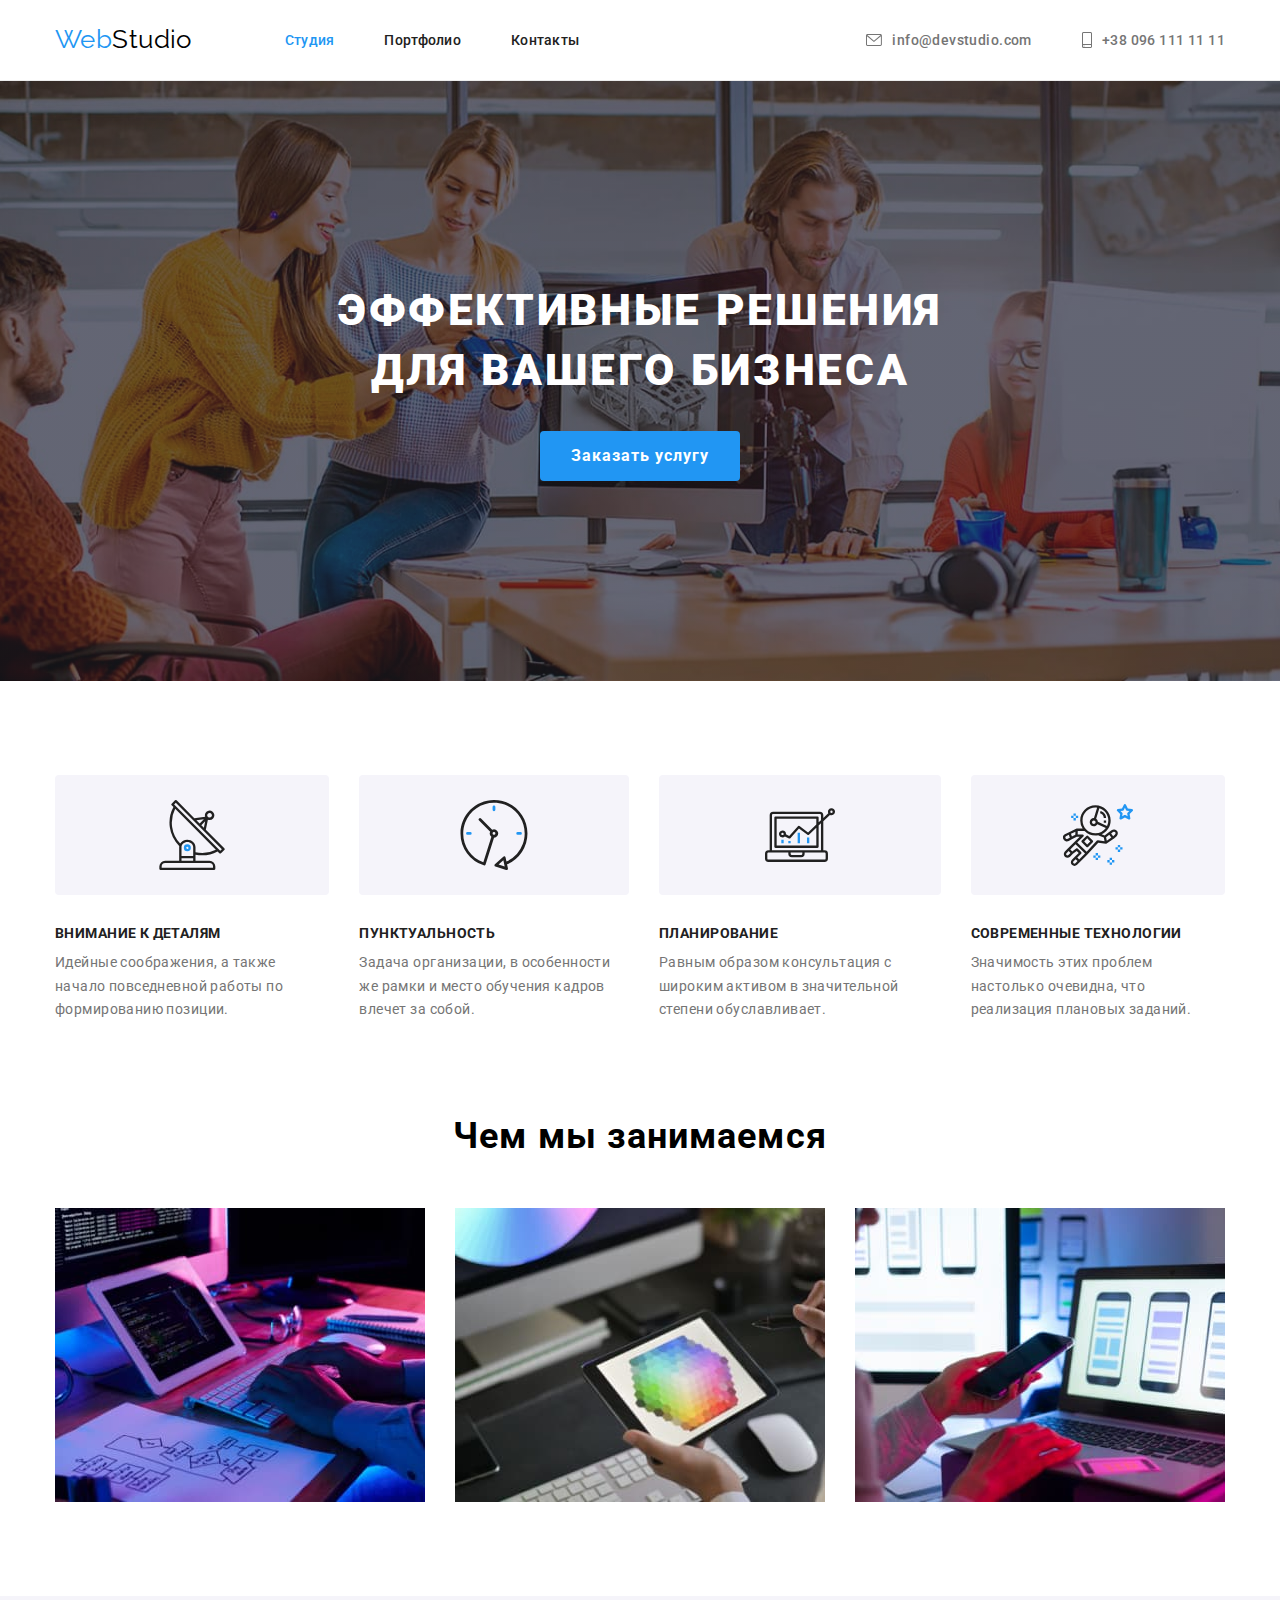
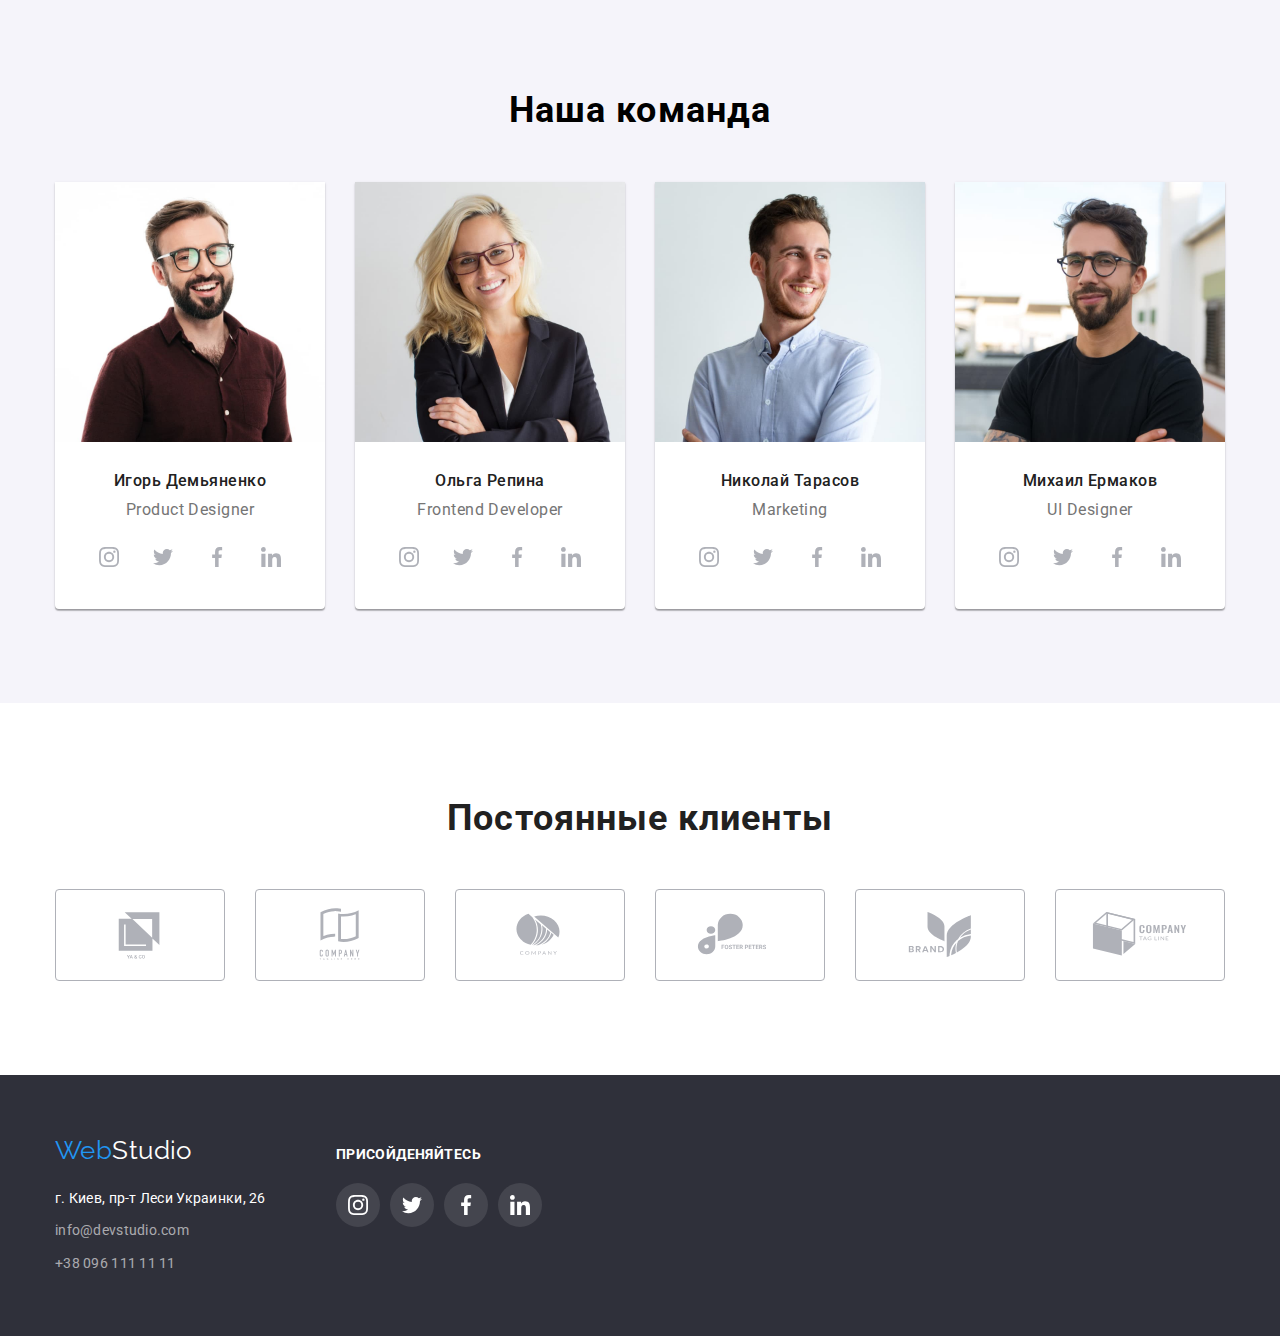
==== index.html @ b3e53c1c "Start" ====
<!DOCTYPE html>
<html lang="ru">
  <head>
    <meta charset="UTF-8" />
    <meta http-equiv="X-UA-Compatible" content="IE=edge" />
    <meta name="viewport" content="width=device-width, initial-scale=1.0" />
    <title lang="en">Web Studio</title>
    <link
      rel="stylesheet"
      href="https://cdnjs.cloudflare.com/ajax/libs/modern-normalize/1.0.0/modern-normalize.min.css"
    />
    <link rel="preconnect" href="https://fonts.googleapis.com" />
    <link rel="preconnect" href="https://fonts.gstatic.com" crossorigin />
    <link
      href="https://fonts.googleapis.com/css2?family=Raleway:wght@700&family=Roboto:wght@400;500;700;900&display=swap"
      rel="stylesheet"
    />
    <link rel="stylesheet" href="./styles/styles.css" />
  </head>
  <body>
    <header>
      <div class="container_center">
        <div class="header-nav">
          <a lang="en" href="index.html" class="page-logo link"
            ><span>Web</span>Studio</a
          >
          <nav>
            <ul class="navigation">
              <li class="navigation-item">
                <a class="nav-link current link" href="index.html">Студия</a>
              </li>
              <li class="navigation-item">
                <a class="nav-link link" href="portfolio.html">Портфолио</a>
              </li>
              <li class="navigation-item">
                <a class="nav-link link" href="#">Контакты</a>
              </li>
            </ul>
          </nav>
          <ul class="contact-list-header">
            <li class="contact-item-header">
              <a class="nav-contact link" href="mailto:info@devstudio.com"
                ><svg class="nav-contact-icon" width="16" height="12">
                  <use href="./img/symbol-defs.svg#icon-envelope"></use>
                </svg>
                info@devstudio.com</a
              >
            </li>
            <li class="contact-item-header">
              <a class="nav-contact link" href="tel:+380961111111"
                ><svg class="nav-contact-icon" width="10" height="16">
                  <use href="./img/symbol-defs.svg#icon-smartphone"></use>
                </svg>
                +38 096 111 11 11</a
              >
            </li>
          </ul>
        </div>
      </div>
    </header>
    <main>
      <section class="main">
        <div class="container_center">
          <h1 class="main-topic">
            Эффективные решения <br />для вашего бизнеса<br />
          </h1>
          <button type="button" class="talk-button">Заказать услугу</button>
        </div>
      </section>
      <section class="features">
        <div class="container_center">
          <h2 lang="en" class="visually-hidden">Features</h2>
          <ul class="features-list">
            <li class="features-item">
              <div class="features-item-block">
                <svg class="features-item-icon" width="70" height="70">
                  <use href="./img/symbol-defs.svg#icon-antenna"></use>
                </svg>
              </div>

              <h3 class="features-item-topic">Внимание к деталям</h3>
              <p class="features-item-text">
                Идейные соображения, а также начало повседневной работы по
                формированию позиции.
              </p>
            </li>
            <li class="features-item">
              <div class="features-item-block">
                <svg class="features-item-icon" width="70" height="70">
                  <use href="./img/symbol-defs.svg#icon-clock-1"></use>
                </svg>
              </div>

              <h3 class="features-item-topic">Пунктуальность</h3>
              <p class="features-item-text">
                Задача организации, в особенности же рамки и место обучения
                кадров влечет за собой.
              </p>
            </li>
            <li class="features-item">
              <div class="features-item-block">
                <svg class="features-item-icon" width="70" height="70">
                  <use href="./img/symbol-defs.svg#icon-diagram"></use>
                </svg>
              </div>

              <h3 class="features-item-topic">Планирование</h3>
              <p class="features-item-text">
                Равным образом консультация с широким активом в значительной
                степени обуславливает.
              </p>
            </li>
            <li class="features-item">
              <div class="features-item-block">
                <svg class="features-item-icon" width="70" height="70">
                  <use href="./img/symbol-defs.svg#icon-astronaut"></use>
                </svg>
              </div>

              <h3 class="features-item-topic">Современные технологии</h3>
              <p class="features-item-text">
                Значимость этих проблем настолько очевидна, что реализация
                плановых заданий.
              </p>
            </li>
          </ul>
        </div>
      </section>
      <section class="work">
        <div class="container_center">
          <h2 class="work-topic">Чем мы занимаемся</h2>
          <ul class="work-list">
            <li class="work-item">
              <img
                src="./img/what_we_doing/img_1.jpg"
                alt="Разработка программного обеспечения"
                width="370"
              />
            </li>
            <li class="work-item">
              <img
                src="./img/what_we_doing/img_2.jpg"
                alt="Работа с палитрой цветов"
                width="370"
              />
            </li>
            <li class="work-item">
              <img
                src="./img/what_we_doing/img_3.jpg"
                alt="Тестирование мобильных приложений"
                width="370"
              />
            </li>
          </ul>
        </div>
      </section>
      <section class="team">
        <div class="container_center">
          <h2 class="team-topic">Наша команда</h2>
          <ul class="team-list">
            <li class="team-item">
              <img
                src="./img/team/team_1.jpg"
                alt="Product Designer"
                width="270"
              />
              <div class="team-container-item">
                <h3 class="team-item-topic">Игорь Демьяненко</h3>
                <p class="team-item-text" lang="en">Product Designer</p>
                <div class="team-item-social">
                  <a
                    class="team-item-social-link link"
                    href="https://www.instagram.com/"
                    target="_blank"
                    rel="noopener nofollow noreferrer"
                  >
                    <svg class="team-item-social-icon" width="20" height="20">
                      <use href="./img/symbol-defs.svg#icon-instagram"></use>
                    </svg>
                  </a>
                  <a
                    class="team-item-social-link link"
                    href="https://www.twitter.com/"
                    target="_blank"
                    rel="noopener nofollow noreferrer"
                  >
                    <svg class="team-item-social-icon" width="20" height="20">
                      <use href="./img/symbol-defs.svg#icon-twitter"></use>
                    </svg>
                  </a>
                  <a
                    class="team-item-social-link link"
                    href="https://www.facebook.com/"
                    target="_blank"
                    rel="noopener nofollow noreferrer"
                  >
                    <svg class="team-item-social-icon" width="20" height="20">
                      <use href="./img/symbol-defs.svg#icon-facebook"></use>
                    </svg>
                  </a>

                  <a
                    class="team-item-social-link link"
                    href="https://www.linkedin.com/"
                    target="_blank"
                    rel="noopener nofollow noreferrer"
                  >
                    <svg class="team-item-social-icon" width="20" height="20">
                      <use href="./img/symbol-defs.svg#icon-linkedin"></use>
                    </svg>
                  </a>
                </div>
              </div>
            </li>
            <li class="team-item">
              <img
                src="./img/team/team_2.jpg"
                alt="Frontend Developer"
                width="270"
              />
              <div class="team-container-item">
                <h3 class="team-item-topic">Ольга Репина</h3>
                <p class="team-item-text" lang="en">Frontend Developer</p>

                <div class="team-item-social">
                  <a
                    class="team-item-social-link link"
                    href="https://www.instagram.com/"
                    target="_blank"
                    rel="noopener nofollow noreferrer"
                  >
                    <svg class="team-item-social-icon" width="20" height="20">
                      <use href="./img/symbol-defs.svg#icon-instagram"></use>
                    </svg>
                  </a>
                  <a
                    class="team-item-social-link link"
                    href="https://www.twitter.com/"
                    target="_blank"
                    rel="noopener nofollow noreferrer"
                  >
                    <svg class="team-item-social-icon" width="20" height="20">
                      <use href="./img/symbol-defs.svg#icon-twitter"></use>
                    </svg>
                  </a>
                  <a
                    class="team-item-social-link link"
                    href="https://www.facebook.com/"
                    target="_blank"
                    rel="noopener nofollow noreferrer"
                  >
                    <svg class="team-item-social-icon" width="20" height="20">
                      <use href="./img/symbol-defs.svg#icon-facebook"></use>
                    </svg>
                  </a>

                  <a
                    class="team-item-social-link link"
                    href="https://www.linkedin.com/"
                    target="_blank"
                    rel="noopener nofollow noreferrer"
                  >
                    <svg class="team-item-social-icon" width="20" height="20">
                      <use href="./img/symbol-defs.svg#icon-linkedin"></use>
                    </svg>
                  </a>
                </div>
              </div>
            </li>
            <li class="team-item">
              <img src="./img/team/team_3.jpg" alt="Marketing" width="270" />
              <div class="team-container-item">
                <h3 class="team-item-topic">Николай Тарасов</h3>
                <p class="team-item-text" lang="en">Marketing</p>
                <div class="team-item-social">
                  <a
                    class="team-item-social-link link"
                    href="https://www.instagram.com/"
                    target="_blank"
                    rel="noopener nofollow noreferrer"
                  >
                    <svg class="team-item-social-icon" width="20" height="20">
                      <use href="./img/symbol-defs.svg#icon-instagram"></use>
                    </svg>
                  </a>
                  <a
                    class="team-item-social-link link"
                    href="https://www.twitter.com/"
                    target="_blank"
                    rel="noopener nofollow noreferrer"
                  >
                    <svg class="team-item-social-icon" width="20" height="20">
                      <use href="./img/symbol-defs.svg#icon-twitter"></use>
                    </svg>
                  </a>
                  <a
                    class="team-item-social-link link"
                    href="https://www.facebook.com/"
                    target="_blank"
                    rel="noopener nofollow noreferrer"
                  >
                    <svg class="team-item-social-icon" width="20" height="20">
                      <use href="./img/symbol-defs.svg#icon-facebook"></use>
                    </svg>
                  </a>

                  <a
                    class="team-item-social-link link"
                    href="https://www.linkedin.com/"
                    target="_blank"
                    rel="noopener nofollow noreferrer"
                  >
                    <svg class="team-item-social-icon" width="20" height="20">
                      <use href="./img/symbol-defs.svg#icon-linkedin"></use>
                    </svg>
                  </a>
                </div>
              </div>
            </li>
            <li class="team-item">
              <img src="./img/team/team_4.jpg" alt="UI Designer" width="270" />
              <div class="team-container-item">
                <h3 class="team-item-topic">Михаил Ермаков</h3>
                <p class="team-item-text" lang="en">UI Designer</p>
                <div class="team-item-social">
                  <a
                    class="team-item-social-link link"
                    href="https://www.instagram.com/"
                    target="_blank"
                    rel="noopener nofollow noreferrer"
                  >
                    <svg class="team-item-social-icon" width="20" height="20">
                      <use href="./img/symbol-defs.svg#icon-instagram"></use>
                    </svg>
                  </a>
                  <a
                    class="team-item-social-link link"
                    href="https://www.twitter.com/"
                    target="_blank"
                    rel="noopener nofollow noreferrer"
                  >
                    <svg class="team-item-social-icon" width="20" height="20">
                      <use href="./img/symbol-defs.svg#icon-twitter"></use>
                    </svg>
                  </a>
                  <a
                    class="team-item-social-link link"
                    href="https://www.facebook.com/"
                    target="_blank"
                    rel="noopener nofollow noreferrer"
                  >
                    <svg class="team-item-social-icon" width="20" height="20">
                      <use href="./img/symbol-defs.svg#icon-facebook"></use>
                    </svg>
                  </a>

                  <a
                    class="team-item-social-link link"
                    href="https://www.linkedin.com/"
                    target="_blank"
                    rel="noopener nofollow noreferrer"
                  >
                    <svg class="team-item-social-icon" width="20" height="20">
                      <use href="./img/symbol-defs.svg#icon-linkedin"></use>
                    </svg>
                  </a>
                </div>
              </div>
            </li>
          </ul>
        </div>
      </section>
      <section class="company">
        <div class="container_center">
          <h2 class="company-topic">Постоянные клиенты</h2>
          <ul class="company-list">
            <li class="company-list-item">
              <a
                class="company-item-link link"
                href="#"
                target="_blank"
                rel="noopener nofollow noreferrer"
              >
                <svg class="company-item-icon" width="106" height="60">
                  <use href="./img/symbol-defs.svg#icon-Logo_1"></use>
                </svg>
              </a>
            </li>
            <li class="company-list-item">
              <a
                class="company-item-link link"
                href="#"
                target="_blank"
                rel="noopener nofollow noreferrer"
              >
                <svg class="company-item-icon" width="106" height="60">
                  <use href="./img/symbol-defs.svg#icon-Logo_2"></use>
                </svg>
              </a>
            </li>
            <li class="company-list-item">
              <a
                class="company-item-link link"
                href="#"
                target="_blank"
                rel="noopener nofollow noreferrer"
              >
                <svg class="company-item-icon" width="106" height="60">
                  <use href="./img/symbol-defs.svg#icon-Logo_3"></use>
                </svg>
              </a>
            </li>
            <li class="company-list-item">
              <a
                class="company-item-link link"
                href="#"
                target="_blank"
                rel="noopener nofollow noreferrer"
              >
                <svg class="company-item-icon" width="106" height="60">
                  <use href="./img/symbol-defs.svg#icon-Logo_4"></use>
                </svg>
              </a>
            </li>
            <li class="company-list-item">
              <a
                class="company-item-link link"
                href="#"
                target="_blank"
                rel="noopener nofollow noreferrer"
              >
                <svg class="company-item-icon" width="106" height="60">
                  <use href="./img/symbol-defs.svg#icon-Logo_5"></use>
                </svg>
              </a>
            </li>
            <li class="company-list-item">
              <a
                class="company-item-link link"
                href="#"
                target="_blank"
                rel="noopener nofollow noreferrer"
              >
                <svg class="company-item-icon" width="106" height="60">
                  <use href="./img/symbol-defs.svg#icon-Logo_6"></use>
                </svg>
              </a>
            </li>
          </ul>
        </div>
      </section>
    </main>
    <footer>
      <div class="container_center footer-list">
        <div class="footer-section-address">
          <a lang="en" href="index.html" class="page-logo link"
            ><span>Web</span>Studio</a
          >
          <address>
            <ul class="contact-list-footer">
              <li class="contact-item-footer">
                г. Киев, пр-т Леси Украинки, 26
              </li>
              <li class="contact-item-footer">
                <a
                  class="contact-link-footer link"
                  href="mailto:info@devstudio.com"
                  >info@devstudio.com</a
                >
              </li>
              <li class="contact-item-footer">
                <a class="contact-link-footer link" href="tel:+380961111111"
                  >+38 096 111 11 11</a
                >
              </li>
            </ul>
          </address>
        </div>
        <div class="footer-section-join">
          <p class="footer-section-join-topic">Присойденяйтесь</p>
          <div class="footer-section-social">
            <a
              class="footer-section-social-link link"
              href="https://www.instagram.com/"
              target="_blank"
              rel="noopener nofollow noreferrer"
            >
              <svg class="footer-section-social-icon" width="20" height="20">
                <use href="./img/symbol-defs.svg#icon-instagram"></use>
              </svg>
            </a>
            <a
              class="footer-section-social-link link"
              href="https://www.twitter.com/"
              target="_blank"
              rel="noopener nofollow noreferrer"
            >
              <svg class="footer-section-social-icon" width="20" height="20">
                <use href="./img/symbol-defs.svg#icon-twitter"></use>
              </svg>
            </a>
            <a
              class="footer-section-social-link link"
              href="https://www.facebook.com/"
              target="_blank"
              rel="noopener nofollow noreferrer"
            >
              <svg class="footer-section-social-icon" width="20" height="20">
                <use href="./img/symbol-defs.svg#icon-facebook"></use>
              </svg>
            </a>

            <a
              class="footer-section-social-link link"
              href="https://www.linkedin.com/"
              target="_blank"
              rel="noopener nofollow noreferrer"
            >
              <svg class="footer-section-social-icon" width="20" height="20">
                <use href="./img/symbol-defs.svg#icon-linkedin"></use>
              </svg>
            </a>
          </div>
        </div>
      </div>
    </footer>
  </body>
</html>
---- styles/styles.css ----
/* Style Global */

:root {
    --firsttext-color: #212121;
    --secondtext-color: #757575;

    --border-jobs: #EEEEEE;
    --boreder-header: #ececec;

    --background-footer: #2f303a;
    --background-team: #F5F4FA;

    --social: #afb1b8;

    --hover-color: #2196F3;
    --black: #000;
    --white: #fff;
}

* {
    box-sizing: border-box;
}

body {
    font-family: "Roboto", sans-serif;
    font-size: 14px;
    letter-spacing: 0.03em;
    color: var(--black);
    background-color: var(--white);
    margin: 0;
}

ul,h1,
h2,
h3,
h4,h5,h6,
p {
    list-style: none;
    margin: 0px;
    padding: 0px;
}

img {
    display: block;
    max-width: 100%;
    height: auto;
}

.container_center {
width: 1200px;
margin: auto;
padding-left: 15px;
padding-right: 15px;
}

.link, .link:hover, .link:focus {
    text-decoration: none;
}

.visually-hidden {
    position: absolute;
    width: 1px;
    height: 1px;
    margin: -1px;
    border: 0;
    padding: 0;
    white-space: nowrap;
    clip-path: inset(100%);
    clip: rect(0 0 0 0);
    overflow: hidden;
}

/* Style Header */

header {
    border-bottom: 1px solid var(--boreder-header);
}

.header-nav{
    display: flex;
    align-items: center;
    text-align: center;
}

.page-logo {
    font-family: "Raleway";
    font-size: 26px;
    line-height: 1.2;
    color: var(--black);
}

.page-logo:hover,
.page-logo:focus {
    color: var(--black);
}

.page-logo span {
    color: var(--hover-color);
}

.navigation {
    padding: 32px 0;
    display: flex;
    justify-content: space-between;
    align-items: center;
    margin-left: 93px;
}

.nav-link {
    padding: 32px 0;
    color: var(--firsttext-color);
    font-weight: 500;
    font-size: 14px;
    line-height: 1.15;
    letter-spacing: 0.02em;
}

.navigation-item:nth-child(2) {
    padding:0 50px;
}

header a:hover,
header a:focus,
.active,
.current {
    color: var(--hover-color);
}

.contact-list-header {
    display: flex;
    justify-content: space-between;
    align-items: center;
    margin-left: auto;
}

.nav-contact {
    display: flex;
    align-items: center;

    font-size: 14px;
    line-height: 1.15;
    font-weight: 500;
    color: var(--secondtext-color);
}

.contact-item-header:nth-child(1) {
    padding-right: 50px;
}

.nav-contact:hover,
.nav-contact:focus {
    color: var(--hover-color);
}

.nav-contact-icon {
    fill: currentColor;
    margin-right: 10px;
}

/* Style Footer */

footer {
    background: var(--background-footer);
    box-sizing: border-box;
    padding-top: 60px;
    padding-bottom: 60px;
}

.footer-list {
    display: flex;
    align-items: baseline;
}

.footer-section-address .page-logo {
    color: var(--white);
}

.footer-section-address .page-logo:hover,
.footer-section-address .page-logo:focus {
    color: var(--white);
}

.contact-list-footer {
    color: var(--white);
    font-size: 14px;
    line-height: 1.7;
    letter-spacing: 0.02em;
    font-style: normal;

    margin-top: 20px;
}

.contact-item-footer:nth-child(2) {
    padding: 9px 0;
}

.contact-link-footer {
    font-size: 14px;
    line-height: 1.7;
    color: rgba(255, 255, 255, 0.6);;
}

.contact-link-footer:hover,
.contact-link-footer:focus {
    color: var(--hover-color);
}

.footer-section-join {
    margin-left: 70px;
}

.footer-section-join-topic {
    color: var(--white);
    font-weight: 700;
    font-size: 14px;
    line-height: 1.15;
    letter-spacing: 0.03em;
    text-transform: uppercase;
}

.footer-section-social {
    margin-top: 20px;
    align-items: center;

    display: flex;
    justify-content: space-between;
}

.footer-section-social-link {
    display: flex;
    justify-content: center;
    align-items: center;
    color: var(--white);
    background-color: rgba(255, 255, 255, 0.1);


    width: 44px;
    height: 44px;
    border-radius: 50%;
}

.footer-section-social-link:nth-child(n+2) {
    margin-left: 10px;
}

.footer-section-social-link:hover,
.footer-section-social-link:focus {
    background-color: var(--hover-color);
}

.footer-section-social-icon {
    fill: currentColor;
}

/* styles index */

/* Section Main */

.main {
    text-align: center;
    background: var(--background-footer);

    padding-top: 200px;
    padding-bottom: 200px;

    background-image:linear-gradient(rgba(47, 48, 58, 0.4),rgba(47, 48, 58, 0.4)), url(../img/hero-01.jpg);
    background-position: center;
    background-repeat: no-repeat;
    background-size: cover;
    position: relative;
    
    max-width: 1600px;
    margin:0 auto;
}

.main-topic {
    color: var(--white);
    text-transform: uppercase;
    font-weight: 900;
    font-size: 44px;
    line-height: 1.36;
    letter-spacing: 0.06em;
}

.talk-button {
    height: 50px;
    width: 200px;

    margin-top: 30px;

    font-size: 16px;
    font-weight: 700;
    line-height: 1.87;
    letter-spacing: 0.06em;
    color: var(--white);
    
    background-color: var(--hover-color);
    border-radius: 4px;
    border-color: transparent;
}

.talk-button:hover{
    background-color: #188CE8;
}

/* Section Features */

.features {
    text-align: center;

    padding-top: 94px;
    padding-bottom: 94px;
}

.features-list {
    display: flex;
    justify-content: center;
    align-items: center;
}

.features-item:nth-child(n+2) {
    margin-left: 30px;
}

.features-item-block {
    display: flex;
    align-items: center;
    justify-content: center;

    width: 100%;
    height: 120px;
    background-color: var(--background-team);
    border-radius: 4px;
    margin-bottom: 30px;
}

.features-item-topic {
    margin-bottom: 10px;

    color: var(--firsttext-color);
    font-weight: 700;
    font-size: 14px;
    line-height: 1.15;
    letter-spacing: 0.03em;
    text-transform: uppercase;
    text-align: left;
}

.features-item-text {
    color: var(--secondtext-color);
    font-size: 14px;
    line-height: 1.7;
    letter-spacing: 0.03em;
    text-align: left;
}

/* Section Work */

.work {
    padding-bottom: 94px;
}

.work-topic {
    font-weight: 700;
    font-size: 36px;
    line-height: 1.16;
    text-align: center;
    letter-spacing: 0.03em;
}

.work-list {
    display: flex;
    flex-wrap: wrap;
    justify-content: center;
    align-items: center;
    
    margin-top: 50px;
}

.work-item:nth-child(n+2) {
    margin-left: auto;
}

/* Section Team */

.team {
    padding-top: 94px;
    padding-bottom: 94px;
    text-align: center;
    background: var(--background-team);
}

.team-topic {
    margin-bottom: 50px;

    font-weight: 700;
    font-size: 36px;
    line-height: 1.16;
    text-align: center;
    letter-spacing: 0.03em;
}

.team-list {
    display: flex;
}

.team-item {
    background: var(--white);
    box-shadow: 0px 1px 3px rgba(0, 0, 0, 0.12),
        0px 1px 1px rgba(0, 0, 0, 0.14),
        0px 2px 1px rgba(0, 0, 0, 0.2);
    border-radius: 0px 0px 4px 4px;
}

.team-item:nth-child(n+2) {
    margin-left: auto;
}

.team-container-item {
    padding: 30px 0 30px 0;
}

.team-item-topic {
    font-size: 16px;
    font-weight: 500;
    line-height: 1.18;
    text-align: center;
    letter-spacing: 0.03em;
    color: var(--firsttext-color);
}

.team-item-text {
    margin-top: 10px;

    font-size: 16px;
    line-height: 1.18;
    text-align: center;
    letter-spacing: 0.03em;
    color: var(--secondtext-color);
}

.team-item-social {
    margin-top: 16px;
    padding: 0 32px;
    align-items: center;

    display: flex;
    justify-content: space-between;
}

.team-item-social-link {
    display: flex;
    justify-content: center;
    align-items: center;
    color: var(--social);
    

    width: 44px;
    height: 44px;
    border-radius: 50%;
}

.team-item-social-link:hover,
.team-item-social-link:focus {
    background-color: var(--hover-color);
    color: var(--white);
}

.team-item-social-icon {
    fill: currentColor;
}

/* styles company */

.company {
    padding-top: 94px;
    padding-bottom: 94px;
}

.company-topic {
    font-weight: 700;
    font-size: 36px;
    line-height: 42px;
    text-align: center;
    letter-spacing: 0.03em;
    
    color: var(--firsttext-color);
}

.company-list {
    margin-top: 50px;

    display: flex;
    justify-content: space-between;
    align-items: center;
}

.company-item-link {
    width: 170px;
    height: 92px;
    border: 1px solid var(--social);
    border-radius: 4px;
    color: var(--social);

    display: flex;
    justify-content: center;
    align-items: center;

}

.company-item-link:hover,
.company-item-link:focus {
    border: 1px solid var(--hover-color);
    color: var(--hover-color);
}

.company-item-icon {
    fill: currentColor;
}

/* styles portfolio */

.section_filter_buttons {
    padding-top: 94px;
    padding-bottom: 94px;
    text-align: center;
}

.filter-item-btn {
    display: flex;
    flex-wrap: wrap;
}

.filter-btn {
    background: var(--background-team);
    border: 4px solid transparent;
    font-size: 16px;
    font-weight: 500;
    line-height: 1.62;
    cursor: pointer;
}

.filter-btn:nth-child(n+2) {
    margin-left: 8px;
}

.filter-btn:hover,
.filter-btn:focus,
.btn-active {
    background: var(--hover-color);
    box-shadow: 0px 3px 1px rgba(0, 0, 0, 0.1),
        0px 1px 2px rgba(0, 0, 0, 0.08),
        0px 2px 2px rgba(0, 0, 0, 0.12);
    border-radius: 4px;
    color: var(--white);
}

.list_container {
    margin: 50px -15px -30px -15px;
    overflow: hidden;
    display: flex;
    flex-wrap: wrap;
}

.jobs_container {
    display: none;
    box-sizing: border-box;
    margin: 0 15px 30px 15px;
}

.list-show {
    display: block;
}

.jobs-container-img {
    width: 370px;
    height: auto;
}

.jobs-container-card {
    padding: 20px 24px;
    text-align: left;
    border-right: 1px solid #EEEEEE;
    border-bottom: 1px solid #EEEEEE;
    border-left: 1px solid #EEEEEE;
}

.jobs-link {
    display: block;
}

.jobs-container-topic {
    font-weight: 700;
    font-size: 18px;
    line-height: 1.7;
    letter-spacing: 0.06em;
    color: var(--firsttext-color);
}

.jobs-container-text {
    padding-top: 4px;
    font-size: 16px;
    line-height: 1.6;
    letter-spacing: 0.03em;
    color: var(--secondtext-color);
}

.jobs-link:hover, .jobs-link:focus {
    box-shadow: 0 8px 16px 0 rgba(0, 0, 0, 0.2);
}
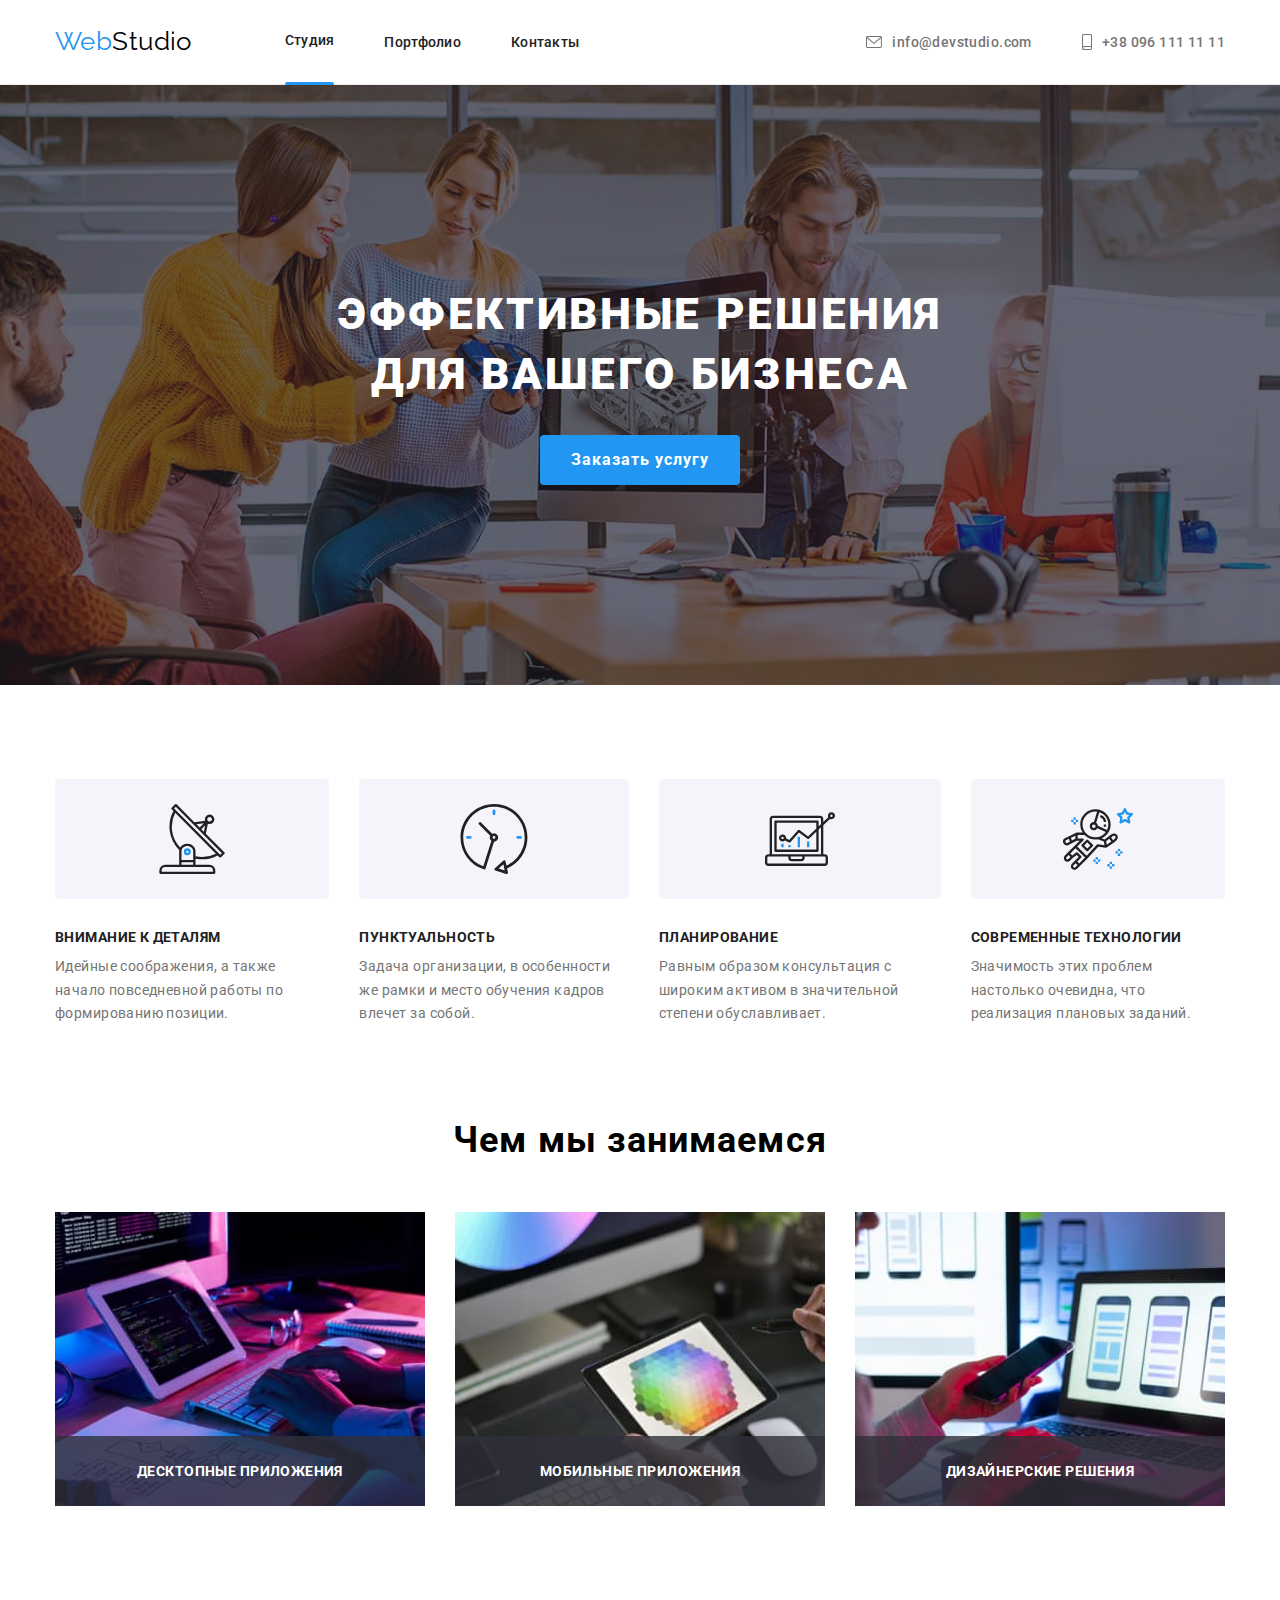
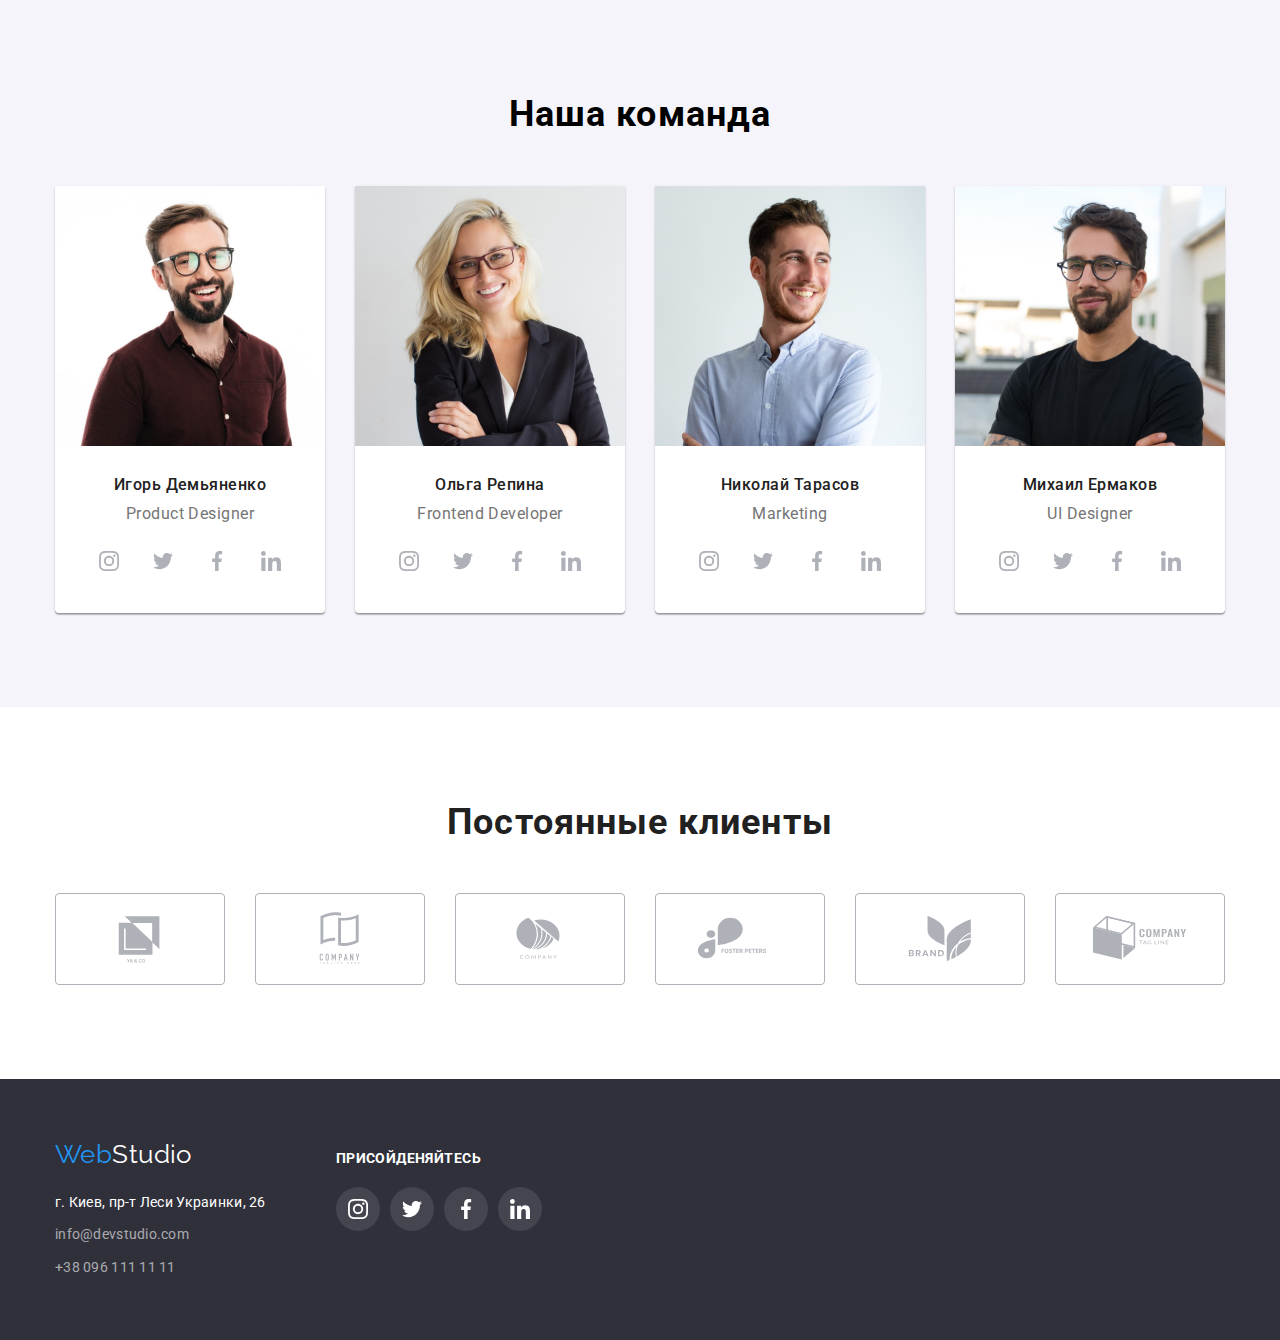
==== commit b9b5098e: "version #1" ====
--- a/index.html
+++ b/index.html
@@ -16,6 +16,7 @@
       rel="stylesheet"
     />
     <link rel="stylesheet" href="./styles/styles.css" />
+    <script src="./js/modal.js" defer></script>
   </head>
   <body>
     <header>
@@ -26,8 +27,8 @@
           >
           <nav>
             <ul class="navigation">
-              <li class="navigation-item">
-                <a class="nav-link current link" href="index.html">Студия</a>
+              <li class="current navigation-item">
+                <a class="nav-link link" href="index.html">Студия</a>
               </li>
               <li class="navigation-item">
                 <a class="nav-link link" href="portfolio.html">Портфолио</a>
@@ -64,7 +65,9 @@
           <h1 class="main-topic">
             Эффективные решения <br />для вашего бизнеса<br />
           </h1>
-          <button type="button" class="talk-button">Заказать услугу</button>
+          <button class="talk-button" type="button" data-modal-open="">
+            Заказать услугу
+          </button>
         </div>
       </section>
       <section class="features">
@@ -132,24 +135,30 @@
           <ul class="work-list">
             <li class="work-item">
               <img
+                class="work-item-img"
                 src="./img/what_we_doing/img_1.jpg"
                 alt="Разработка программного обеспечения"
-                width="370"
+                style="width: 100%"
               />
+              <p class="work-item-label">Десктопные приложения</p>
             </li>
             <li class="work-item">
               <img
+                class="work-item-img"
                 src="./img/what_we_doing/img_2.jpg"
                 alt="Работа с палитрой цветов"
-                width="370"
+                style="width: 100%"
               />
+              <p class="work-item-label">Мобильные приложения</p>
             </li>
             <li class="work-item">
               <img
+                class="work-item-img"
                 src="./img/what_we_doing/img_3.jpg"
                 alt="Тестирование мобильных приложений"
-                width="370"
+                style="width: 100%"
               />
+              <p class="work-item-label">Дизайнерские решения</p>
             </li>
           </ul>
         </div>
@@ -524,5 +533,14 @@
         </div>
       </div>
     </footer>
+    <div class="backdrop is-hidden" data-modal="">
+      <div class="modal">
+        <button type="button" class="close-btn" data-modal-close="">
+          <svg width="18" height="18">
+            <use href="./img/symbol-defs.svg#icon-close"></use>
+          </svg>
+        </button>
+      </div>
+    </div>
   </body>
 </html>
--- a/styles/styles.css
+++ b/styles/styles.css
@@ -20,6 +20,11 @@
 * {
     box-sizing: border-box;
 }
+
+/* *:hover, *:focus {
+    transition-duration: 250ms;
+    transition-timing-function: cubic-bezier(0.4, 0, 0.2, 1);
+} */
 
 body {
     font-family: "Roboto", sans-serif;
@@ -107,7 +112,7 @@
 }
 
 .nav-link {
-    padding: 32px 0;
+    padding: 30px 0;
     color: var(--firsttext-color);
     font-weight: 500;
     font-size: 14px;
@@ -119,11 +124,24 @@
     padding:0 50px;
 }
 
+.current .nav-link::after {
+    position: relative;
+    display: block;
+    top: 34px;
+    justify-content: center;
+    content: "";
+    width: 100%;
+    height: 4px;
+    border-radius: 2px;
+    background-color: var(--hover-color);
+}
+
 header a:hover,
 header a:focus,
-.active,
-.current {
+.active {
     color: var(--hover-color);
+    transition-duration: 250ms;
+    transition-timing-function: cubic-bezier(0.4, 0, 0.2, 1);
 }
 
 .contact-list-header {
@@ -150,6 +168,8 @@
 .nav-contact:hover,
 .nav-contact:focus {
     color: var(--hover-color);
+    transition-duration: 250ms;
+    transition-timing-function: cubic-bezier(0.4, 0, 0.2, 1);
 }
 
 .nav-contact-icon {
@@ -203,6 +223,8 @@
 .contact-link-footer:hover,
 .contact-link-footer:focus {
     color: var(--hover-color);
+    transition-duration: 250ms;
+    transition-timing-function: cubic-bezier(0.4, 0, 0.2, 1);
 }
 
 .footer-section-join {
@@ -246,6 +268,8 @@
 .footer-section-social-link:hover,
 .footer-section-social-link:focus {
     background-color: var(--hover-color);
+    transition-duration: 250ms;
+    transition-timing-function: cubic-bezier(0.4, 0, 0.2, 1);
 }
 
 .footer-section-social-icon {
@@ -299,8 +323,16 @@
     border-color: transparent;
 }
 
+.talk-button {
+    transition-property: background-color, color, box-shadow;
+    transition-duration: 250ms;
+    transition-timing-function: cubic-bezier(0.4, 0, 0.2, 1);
+}
+
 .talk-button:hover{
     background-color: #188CE8;
+    transition-duration: 250ms;
+    transition-timing-function: cubic-bezier(0.4, 0, 0.2, 1);
 }
 
 /* Section Features */
@@ -375,6 +407,28 @@
     align-items: center;
     
     margin-top: 50px;
+}
+
+.work-item {
+    position: relative;
+    width:370px
+    margin:0 auto;
+}
+
+.work-item-label {
+    position: absolute;
+    bottom: 0;
+    width: 100%;
+    padding: 27px;
+
+    background-color: rgba(47, 48, 58, 0.8);
+    font-weight: 700;
+    font-size: 14px;
+    line-height: 16px;
+    text-align: center;
+    letter-spacing: 0.03em;
+    text-transform: uppercase;
+    color: var(--white);
 }
 
 .work-item:nth-child(n+2) {
@@ -464,6 +518,8 @@
 .team-item-social-link:focus {
     background-color: var(--hover-color);
     color: var(--white);
+    transition-duration: 250ms;
+    transition-timing-function: cubic-bezier(0.4, 0, 0.2, 1);
 }
 
 .team-item-social-icon {
@@ -512,10 +568,63 @@
 .company-item-link:focus {
     border: 1px solid var(--hover-color);
     color: var(--hover-color);
+    transition-duration: 250ms;
+    transition-timing-function: cubic-bezier(0.4, 0, 0.2, 1);
 }
 
 .company-item-icon {
     fill: currentColor;
+}
+
+/* style modal */
+
+.backdrop {
+    position: fixed;
+    top: 0;
+    left: 0;
+    width: 100%;
+    height: 100%;
+    background-color: rgba(0, 0, 0, 0.2);
+    opacity: 1;
+    transition-property: opacity;
+    transition-duration: 1000ms;
+    transition-timing-function: cubic-bezier(0.4, 0, 0.2, 1);
+}
+
+.modal {
+    position: relative;
+    top: 50%;
+    left: 50%;
+    transform: translate(-50%, -50%);
+    width: 528px;
+    min-height: 581px;
+    background-color: #fff;
+    box-shadow: 0px 1px 3px rgba(0, 0, 0, 0.12),
+        0px 1px 1px rgba(0, 0, 0, 0.14),
+        0px 2px 1px rgba(0, 0, 0, 0.2);
+    border-radius: 4px;
+    z-index: 10;
+}
+
+.close-btn {
+    display: flex;
+    position: absolute;
+    align-items: center;
+    justify-content: center;
+    top: 8px;
+    right: 8px;
+    width: 30px;
+    height: 30px;
+    border-radius: 50%;
+    border: 1px solid rgba(0, 0, 0, 0.1);
+    background-color: #FFFFFF;
+    fill: #000000;
+    cursor: pointer;
+}
+
+.is-hidden {
+    opacity: 0;
+    pointer-events: none;
 }
 
 /* styles portfolio */
@@ -553,6 +662,8 @@
         0px 2px 2px rgba(0, 0, 0, 0.12);
     border-radius: 4px;
     color: var(--white);
+    transition-duration: 250ms;
+    transition-timing-function: cubic-bezier(0.4, 0, 0.2, 1);
 }
 
 .list_container {
@@ -574,7 +685,35 @@
 
 .jobs-container-img {
     width: 370px;
-    height: auto;
+    height: 294px;
+}
+
+.jobs-item-container {
+    position: relative;
+    overflow: hidden;
+}
+
+.jobs-container-overlay {
+    position: absolute;
+    top: 0;
+    left: 0;
+    width: 100%;
+    height: 100%;
+    background-color: rgba(33, 150, 243, 0.9);
+    transform: translatey(100%);
+    transition-property: transform;
+    transition-duration: 250ms;
+    transition-timing-function: cubic-bezier(0.4, 0, 0.2, 1);
+}
+
+.container-overlay-text {
+    color: var(--white);
+    margin: 0;
+    text-align: left;
+    font-size: 18px;
+    line-height: 1.55;
+    letter-spacing: 0.03em;
+    padding: 49px 45px 49px 24px;
 }
 
 .jobs-container-card {
@@ -607,4 +746,11 @@
 
 .jobs-link:hover, .jobs-link:focus {
     box-shadow: 0 8px 16px 0 rgba(0, 0, 0, 0.2);
+    transition-duration: 250ms;
+    transition-timing-function: cubic-bezier(0.4, 0, 0.2, 1);
+}
+
+.jobs-link:hover .jobs-container-overlay,
+.jobs-link:focus .jobs-container-overlay {
+    transform: translatey(0);
 }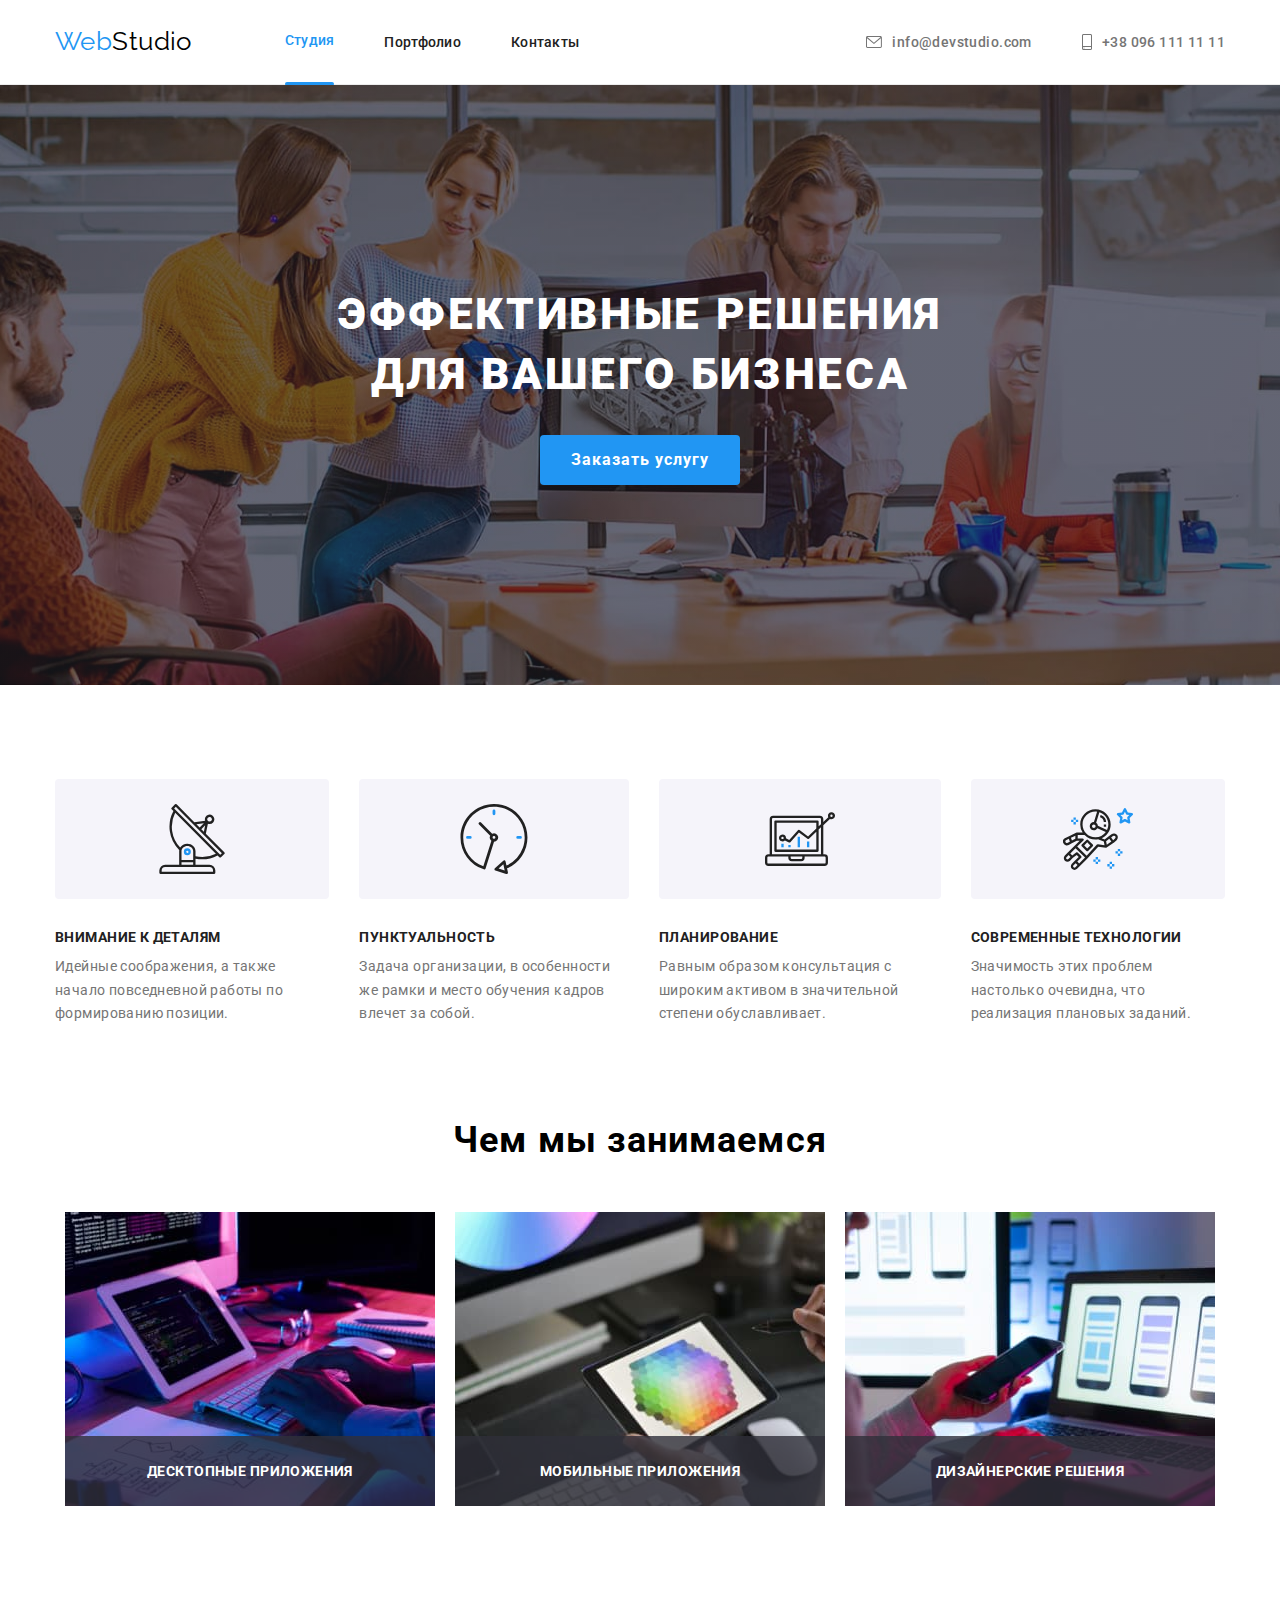
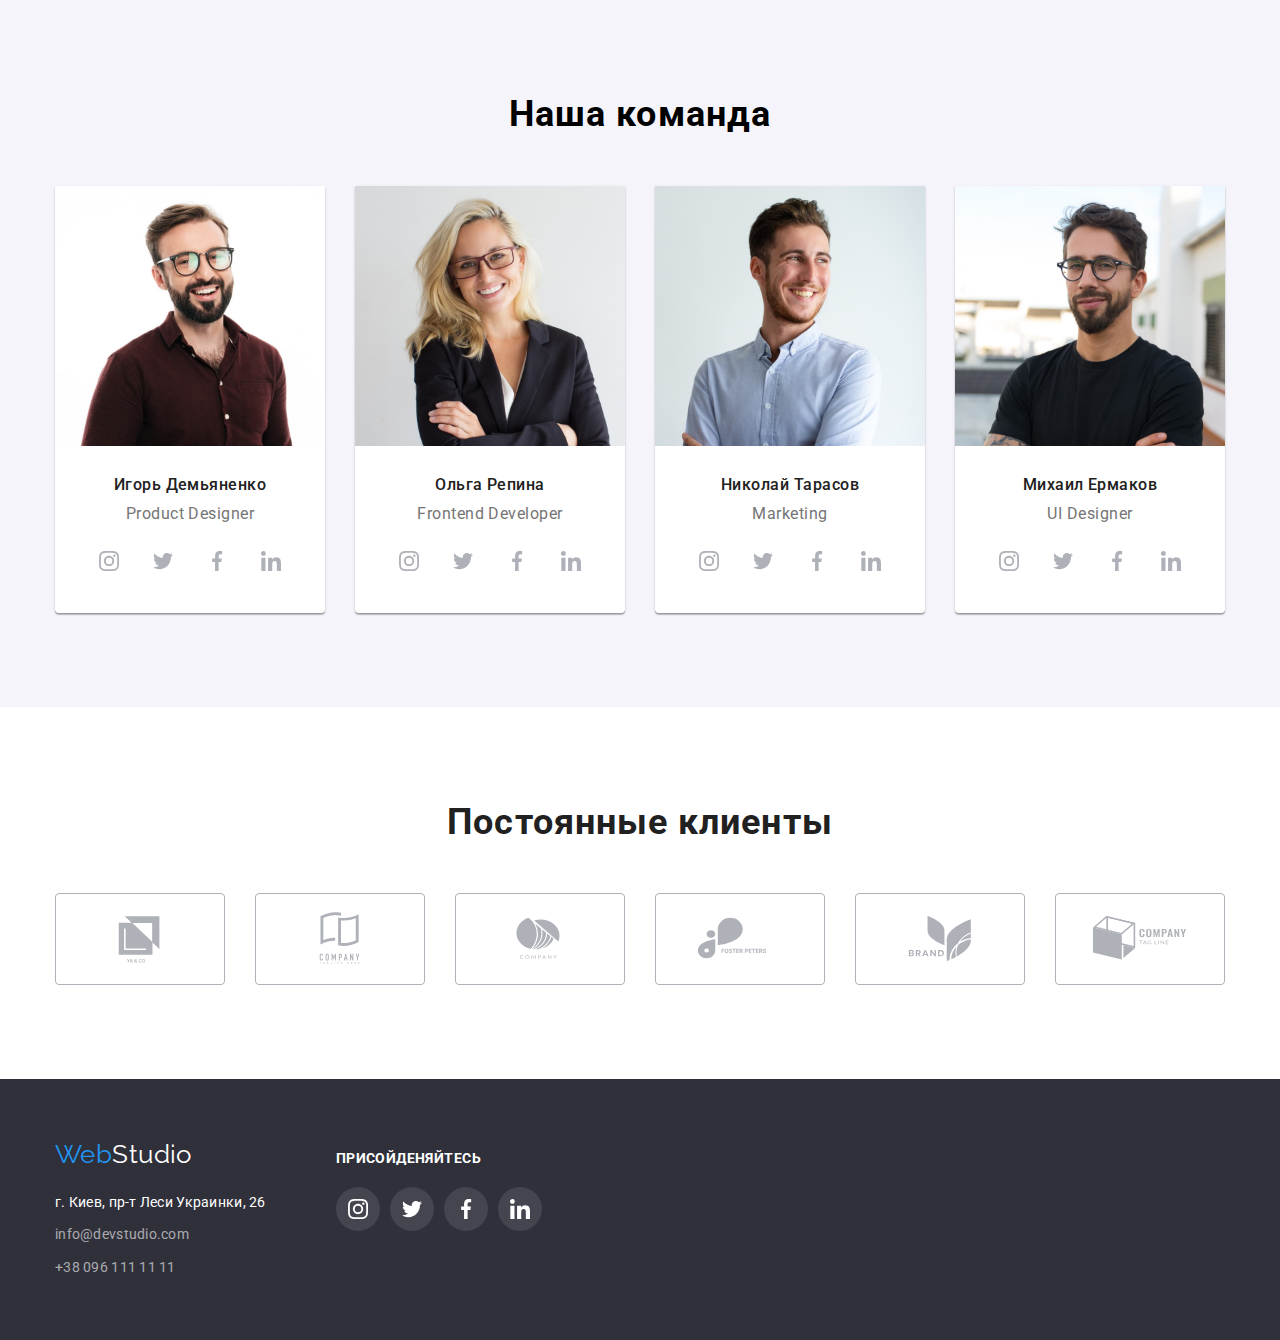
==== commit 46056afd: "finally ver 2" ====
--- a/index.html
+++ b/index.html
@@ -28,7 +28,7 @@
           <nav>
             <ul class="navigation">
               <li class="current navigation-item">
-                <a class="nav-link link" href="index.html">Студия</a>
+                <a class="nav-link current link" href="index.html">Студия</a>
               </li>
               <li class="navigation-item">
                 <a class="nav-link link" href="portfolio.html">Портфолио</a>
--- a/styles/styles.css
+++ b/styles/styles.css
@@ -138,7 +138,7 @@
 
 header a:hover,
 header a:focus,
-.active {
+.active, .current {
     color: var(--hover-color);
     transition-duration: 250ms;
     transition-timing-function: cubic-bezier(0.4, 0, 0.2, 1);
@@ -405,22 +405,23 @@
     flex-wrap: wrap;
     justify-content: center;
     align-items: center;
-    
     margin-top: 50px;
 }
 
 .work-item {
     position: relative;
-    width:370px
+    width:370px;
     margin:0 auto;
 }
 
 .work-item-label {
+    display: flex;
     position: absolute;
+    justify-content: center;
+    align-items: center;
     bottom: 0;
     width: 100%;
-    padding: 27px;
-
+    height: 70px;
     background-color: rgba(47, 48, 58, 0.8);
     font-weight: 700;
     font-size: 14px;
@@ -642,7 +643,9 @@
 
 .filter-btn {
     background: var(--background-team);
-    border: 4px solid transparent;
+    border: none;
+    padding: 6px 22px;
+    border-radius: 4px;
     font-size: 16px;
     font-weight: 500;
     line-height: 1.62;
@@ -700,7 +703,7 @@
     width: 100%;
     height: 100%;
     background-color: rgba(33, 150, 243, 0.9);
-    transform: translatey(100%);
+    transform: translatey(101%);
     transition-property: transform;
     transition-duration: 250ms;
     transition-timing-function: cubic-bezier(0.4, 0, 0.2, 1);
